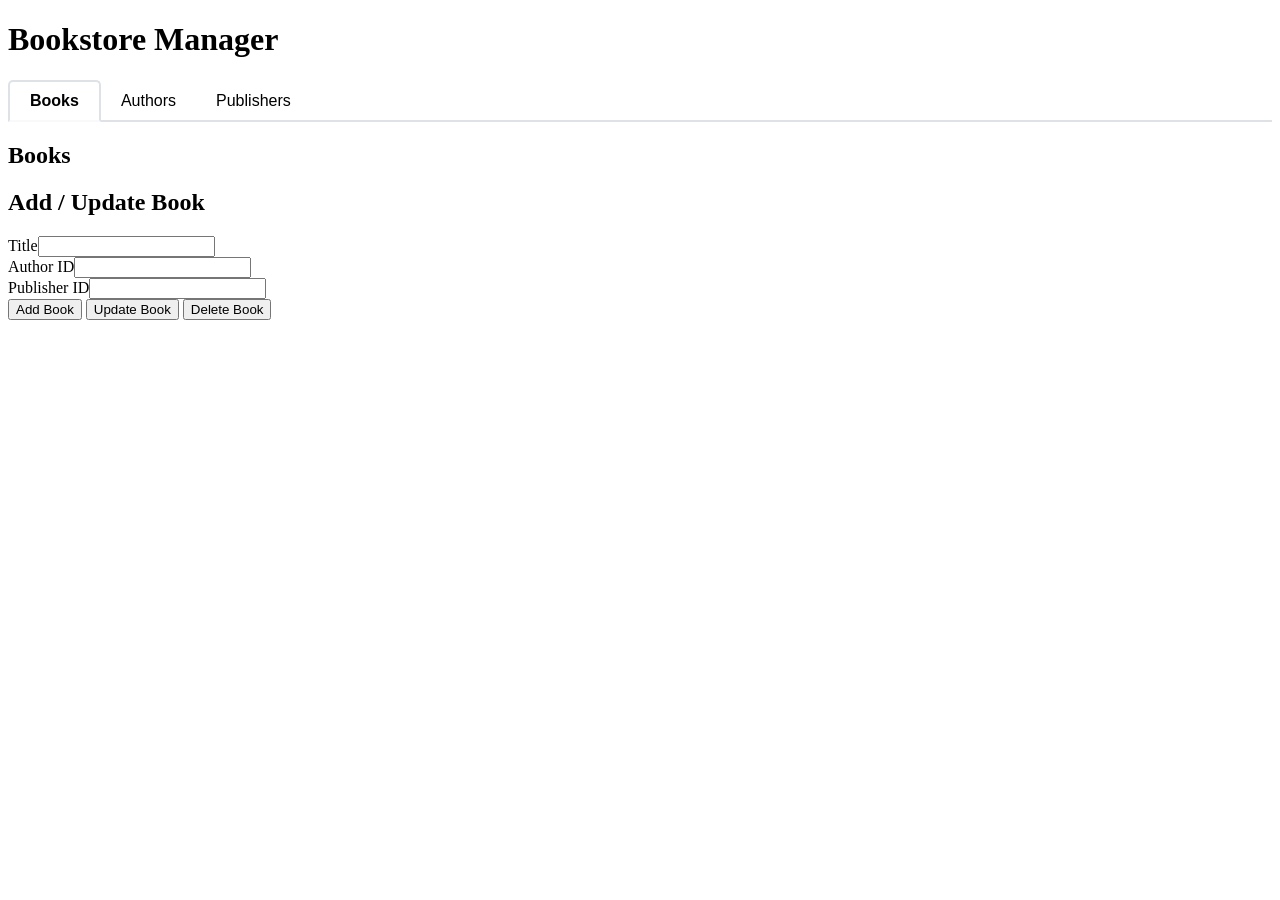
==== index.html @ 227f193f "frontend" ====
<!DOCTYPE html>
<html lang="en">
<head>
    <meta charset="UTF-8">
    <title>Bookstore Manager</title>
    <link rel="stylesheet" href="styles.css">
</head>
<body>

    <h1>Bookstore Manager</h1>

    <nav class="nav-tabs">
        <button class="nav-tab active" data-view="books">Books</button>
        <button class="nav-tab" data-view="authors">Authors</button>
        <button class="nav-tab" data-view="publishers">Publishers</button>
    </nav>

    <main>
        <div id="books-view" class="view-content">
            <div class="container">
                <div class="articles-list">
                    <h2>Books</h2>
                    <ul id="book-list"></ul>
                </div>
                <div class="article-form">
                    <h2>Add / Update Book</h2>
                    <form id="book-form">
                        <input type="text" id="book-id" disabled hidden>
                        <div class="form-group"><label for="book-title">Title</label><input type="text" id="book-title" required></div>
                        <div class="form-group"><label for="book-author-id">Author ID</label><input type="number" id="book-author-id" required></div>
                        <div class="form-group"><label for="book-publisher-id">Publisher ID</label><input type="number" id="book-publisher-id" required></div>
                        <div class="buttons">
                            <button type="button" class="btn-add">Add Book</button>
                            <button type="button" class="btn-update">Update Book</button>
                            <button type="button" class="btn-delete">Delete Book</button>
                        </div>
                    </form>
                </div>
            </div>
        </div>

        <div id="authors-view" class="view-content hidden">
            <div class="container">
                <div class="articles-list">
                    <h2>Authors</h2>
                    <ul id="author-list"></ul>
                </div>
                <div class="article-form">
                    <h2>Add / Update Author</h2>
                    <form id="author-form">
                        <input type="text" id="author-id" disabled hidden>
                        <div class="form-group"><label for="author-name">Name</label><input type="text" id="author-name" required></div>
                        <div class="buttons">
                            <button type="button" class="btn-add">Add Author</button>
                            <button type="button" class="btn-update">Update Author</button>
                            <button type="button" class="btn-delete">Delete Author</button>
                        </div>
                    </form>
                </div>
            </div>
        </div>

        <div id="publishers-view" class="view-content hidden">
            <div class="container">
                 <div class="articles-list">
                    <h2>Publishers</h2>
                    <ul id="publisher-list"></ul>
                </div>
                <div class="article-form">
                    <h2>Add / Update Publisher</h2>
                    <form id="publisher-form">
                        <input type="text" id="publisher-id" disabled hidden>
                        <div class="form-group"><label for="publisher-name">Name</label><input type="text" id="publisher-name" required></div>
                        <div class="buttons">
                            <button type="button" class="btn-add">Add Publisher</button>
                            <button type="button" class="btn-update">Update Publisher</button>
                            <button type="button" class="btn-delete">Delete Publisher</button>
                        </div>
                    </form>
                </div>
            </div>
        </div>
    </main>

    <script src="https://code.jquery.com/jquery-3.6.0.min.js"></script>
    <script src="js/api.js"></script>
    <script src="js/main.js"></script>

</body>
</html>
---- styles.css ----
.nav-tabs {
    margin-bottom: 20px;
    border-bottom: 2px solid #dee2e6;
    display: flex;
}

.nav-tab {
    border: none;
    background: none;
    padding: 10px 20px;
    cursor: pointer;
    font-size: 16px;
    margin-bottom: -2px;
}

.nav-tab.active {
    border: 2px solid #dee2e6;
    border-bottom: 2px solid #f8f9fa;
    border-radius: 5px 5px 0 0;
    font-weight: bold;
}

.view-content.hidden {
    display: none;
}
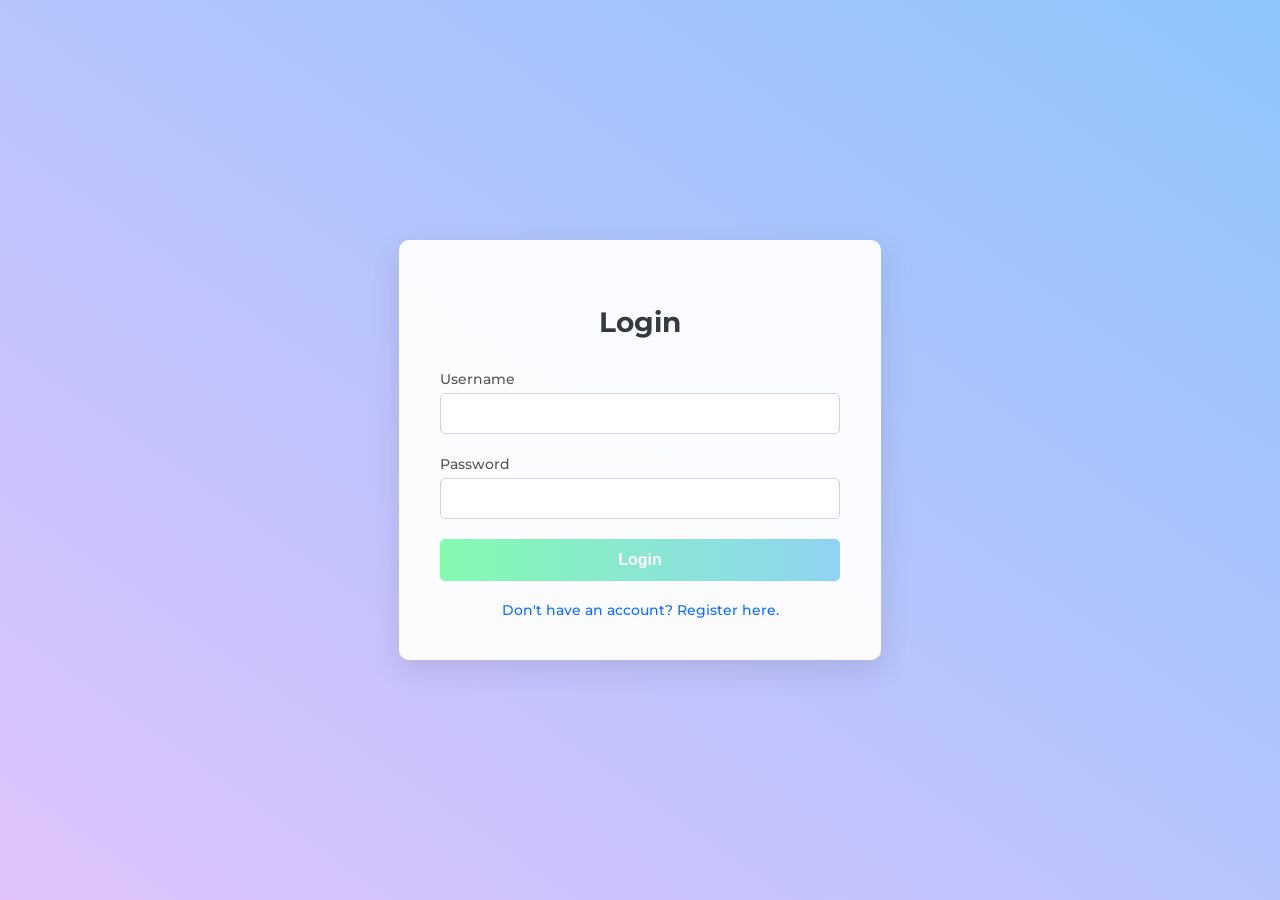
==== commit b5ce2170: "Add complete frontend with auth and CRUD" ====
--- a/index.html
+++ b/index.html
@@ -7,7 +7,20 @@
 </head>
 <body>
 
+    <script>
+        const accessToken = localStorage.getItem('accessToken');
+        if (!accessToken) {
+            window.location.href = 'login.html';
+        }
+    </script>
+
+<header class="main-header">
     <h1>Bookstore Manager</h1>
+    <div class="user-info">
+        <span id="username-display"></span>
+        <button id="logout-btn">Logout</button>
+    </div>
+</header>
 
     <nav class="nav-tabs">
         <button class="nav-tab active" data-view="books">Books</button>
--- a/styles.css
+++ b/styles.css
@@ -1,25 +1,98 @@
-.nav-tabs {
-    margin-bottom: 20px;
-    border-bottom: 2px solid #dee2e6;
+@import url('https://fonts.googleapis.com/css2?family=Montserrat:wght@400;500;700&display=swap');
+
+body {
+    font-family: 'Montserrat', sans-serif;
+    background-color: #f8f9fa;
+    background-image: linear-gradient(to top right, #e0c3fc 0%, #8ec5fc 100%);
+    color: #212529;
+    margin: 0;
+    padding: 20px;
     display: flex;
+    justify-content: center;
+    align-items: center;
+    min-height: 100vh;
+    box-sizing: border-box;
 }
 
-.nav-tab {
+h1, h2 {
+    color: #343a40;
+}
+
+.auth-container {
+    max-width: 400px;
+    width: 100%;
+    padding: 40px;
+    background-color: rgba(255, 255, 255, 0.95);
+    border-radius: 10px;
+    box-shadow: 0 10px 30px rgba(0,0,0,0.1);
+    backdrop-filter: blur(5px);
+    border: 1px solid rgba(255, 255, 255, 0.3);
+}
+
+.auth-container h2 {
+    text-align: center;
+    margin-bottom: 30px;
+    font-size: 28px;
+    font-weight: 700;
+}
+
+.form-group {
+    margin-bottom: 20px;
+    position: relative;
+}
+
+.form-group label {
+    font-weight: 500;
+    font-size: 14px;
+    color: #555;
+}
+
+.form-group input {
+    width: 100%;
+    padding: 12px 10px;
+    border: 1px solid #ced4da;
+    border-radius: 5px;
+    box-sizing: border-box;
+    margin-top: 5px;
+    transition: border-color 0.3s ease, box-shadow 0.3s ease;
+}
+
+.form-group input:focus {
+    outline: none;
+    border-color: #8ec5fc;
+    box-shadow: 0 0 0 3px rgba(142, 197, 252, 0.4);
+}
+
+.buttons button {
+    width: 100%;
+    padding: 12px 15px;
     border: none;
-    background: none;
-    padding: 10px 20px;
+    border-radius: 5px;
+    color: white;
     cursor: pointer;
     font-size: 16px;
-    margin-bottom: -2px;
+    font-weight: bold;
+    background-image: linear-gradient(to right, #84fab0 0%, #8fd3f4 51%, #84fab0 100%);
+    background-size: 200% auto;
+    transition: 0.5s;
 }
 
-.nav-tab.active {
-    border: 2px solid #dee2e6;
-    border-bottom: 2px solid #f8f9fa;
-    border-radius: 5px 5px 0 0;
-    font-weight: bold;
+.buttons button:hover {
+    background-position: right center;
 }
 
-.view-content.hidden {
-    display: none;
+.form-link {
+    text-align: center;
+    margin-top: 20px;
+    font-size: 14px;
+}
+
+.form-link a {
+    color: #0d6efd;
+    text-decoration: none;
+    font-weight: 500;
+}
+
+.form-link a:hover {
+    text-decoration: underline;
 }
